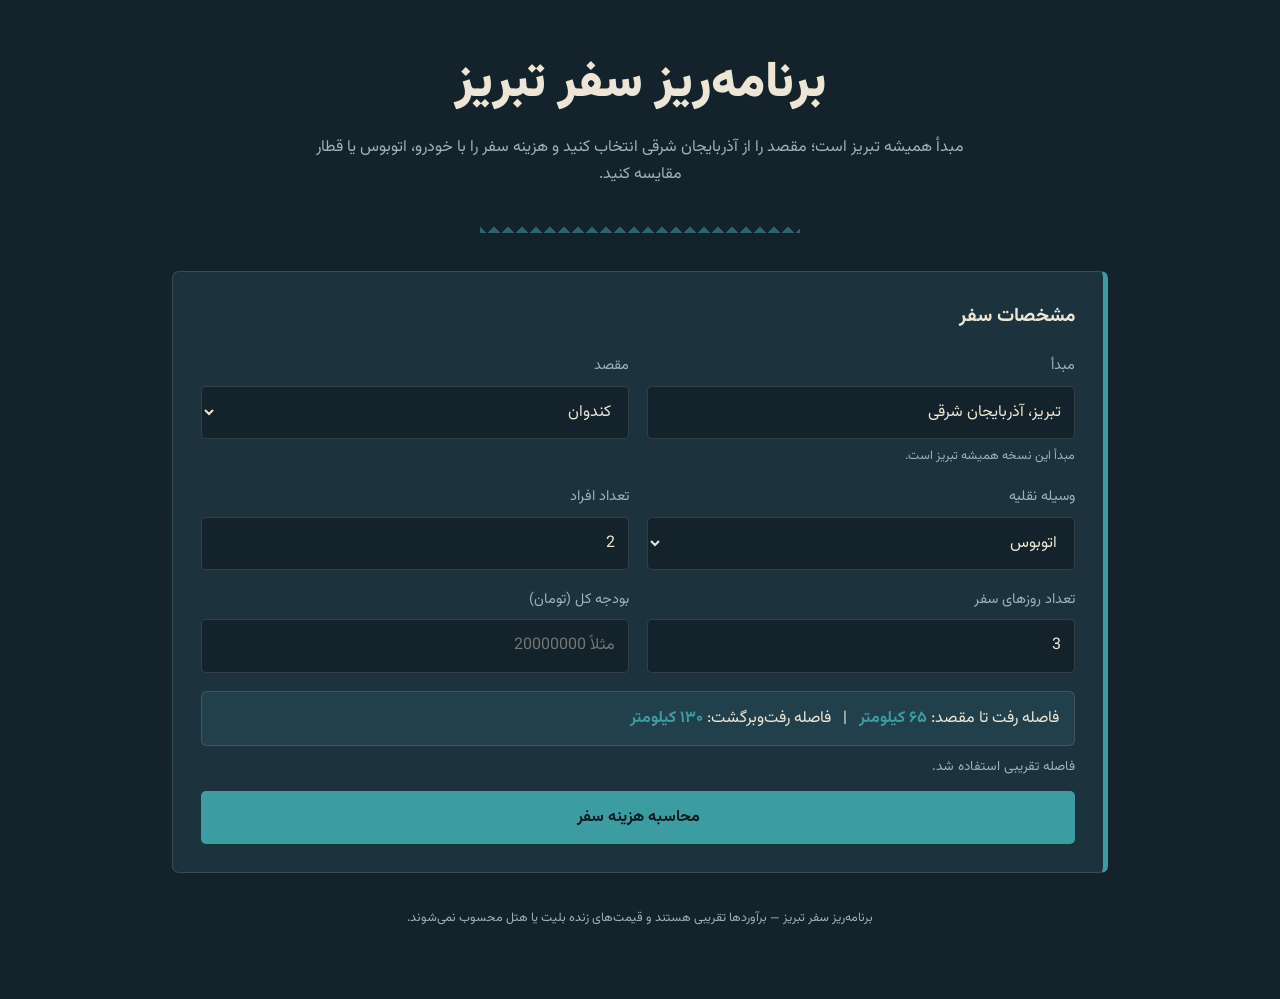
==== index.html @ dd264064 "Initial commit - Safarsanj-Tabriz" ====
<!DOCTYPE html>
<html lang="fa" dir="rtl">
<head>
  <meta charset="UTF-8">
  <meta name="viewport" content="width=device-width, initial-scale=1.0">
  <title>برنامه‌ریز سفر تبریز</title>

  <link rel="preconnect" href="https://fonts.googleapis.com">
  <link rel="preconnect" href="https://fonts.gstatic.com" crossorigin>
  <link href="https://fonts.googleapis.com/css2?family=Vazirmatn:wght@400;500;600;700;900&display=swap" rel="stylesheet">

  <link rel="stylesheet" href="style.css">
</head>
<body>

<div class="wrap">

  <header>
    <h1>برنامه‌ریز سفر تبریز</h1>
    <p>مبدأ همیشه تبریز است؛ مقصد را از آذربایجان شرقی انتخاب کنید و هزینه سفر را با خودرو، اتوبوس یا قطار مقایسه کنید.</p>
  </header>

  <div class="tile"></div>

  <section class="ticket">
    <h2>مشخصات سفر</h2>

    <form id="trip-form">
      <div class="field-grid">

        <div class="field">
          <label>مبدأ</label>
          <input value="تبریز، آذربایجان شرقی" readonly>
          <small>مبدأ این نسخه همیشه تبریز است.</small>
        </div>

        <div class="field">
          <label for="destination">مقصد</label>
          <select id="destination" required></select>
        </div>

        <div class="field">
          <label for="vehicle">وسیله نقلیه</label>
          <select id="vehicle" required></select>
        </div>

        <div class="field">
          <label for="people">تعداد افراد</label>
          <input type="number" id="people" min="1" value="2" required>
        </div>

        <div class="field">
          <label for="days">تعداد روزهای سفر</label>
          <input type="number" id="days" min="1" value="3" required>
        </div>

        <div class="field">
          <label for="budget">بودجه کل (تومان)</label>
          <input type="number" id="budget" min="0" placeholder="مثلاً 20000000" required>
        </div>

        <div class="field hidden" id="fuel-field">
          <label for="fuelPrice">قیمت بنزین (تومان/لیتر)</label>
          <input type="number" id="fuelPrice" min="0" value="10000" step="500">
          <small>مصرف پیش‌فرض خودرو: ۷.۵ لیتر در ۱۰۰ کیلومتر. قیمت بنزین قابل تغییر است.</small>
        </div>

      </div>

      <div class="distance-box">
        فاصله رفت تا مقصد: <strong id="distance-one-way">—</strong>
        &nbsp; | &nbsp;
        فاصله رفت‌وبرگشت: <strong id="distance-round">—</strong>
      </div>

      <p class="status" id="fetch-status"></p>

      <button class="btn" id="submit-btn" type="submit">محاسبه هزینه سفر</button>
    </form>
  </section>

  <section id="results">
    <h2>نتیجه تحلیل</h2>
    <p id="results-sub" class="note"></p>

    <div class="summary-grid" id="summary-grid"></div>
    <div class="tier-grid" id="tier-grid"></div>
    <div class="recommend" id="recommend"></div>

    <div class="compare">
      <table>
        <thead>
          <tr>
            <th>مقصد</th>
            <th>مسافت رفت</th>
            <th>هزینه</th>
            <th>درصد بودجه</th>
            <th>به‌صرفه بودن</th>
            <th>تعداد جاذبه</th>
          </tr>
        </thead>
        <tbody id="comparison-body"></tbody>
      </table>
    </div>

    <p class="note">
      هزینه اقامت، غذا، تفریح و خرید «برآوردی» هستند؛ فاصله جاده‌ای در صورت دسترسی از OSRM/OpenStreetMap دریافت می‌شود.
      هزینه خودرو بر اساس رفت‌وبرگشت، مصرف ۷.۵ لیتر در ۱۰۰ کیلومتر و قیمت بنزین واردشده محاسبه می‌شود.
    </p>
  </section>

  <footer>
    برنامه‌ریز سفر تبریز — برآوردها تقریبی هستند و قیمت‌های زنده بلیت یا هتل محسوب نمی‌شوند.
  </footer>

</div>

<script src="app.js"></script>

</body>
</html>
---- style.css ----
/* 
   توکن‌های طراحی — الهام از کاشی مسجد کبود تبریز
    */
   :root {
    --bg: #14232B;
    --surface: #1C333D;
    --surface-2: #22404C;
    --turquoise: #3B9DA1;
    --gold: #C9A227;
    --red: #A6473C;
    --ink: #EDE6D6;
    --dim: #9FB2B8;
    --border: rgba(237, 230, 214, 0.14);
  }
  
  * { box-sizing: border-box; }
  
  body {
    margin: 0;
    background: var(--bg);
    color: var(--ink);
    font-family: Vazirmatn, sans-serif;
    line-height: 1.7;
  }
  
  .wrap {
    max-width: 980px;
    margin: auto;
    padding: 42px 22px 70px;
  }
  
  /* 
     هدر
      */
  header {
    text-align: center;
    margin-bottom: 25px;
  }
  
  h1 {
    font-size: clamp(2rem, 5vw, 3.1rem);
    margin: 0 0 8px;
    font-weight: 900;
  }
  
  header p {
    color: var(--dim);
    margin: 0 auto;
    max-width: 650px;
  }
  
  .tile {
    height: 14px;
    max-width: 320px;
    margin: 30px auto 38px;
    background-image:
      linear-gradient(45deg, var(--turquoise) 25%, transparent 25%),
      linear-gradient(-45deg, var(--turquoise) 25%, transparent 25%);
    background-size: 14px 14px;
    opacity: 0.55;
  }
  
  /* 
     کارت‌های اصلی
      */
  .ticket,
  .panel {
    background: var(--surface);
    border: 1px solid var(--border);
    border-radius: 7px;
    padding: 28px;
    margin-bottom: 28px;
  }
  
  .ticket {
    border-right: 5px solid var(--turquoise);
  }
  
  h2 {
    font-size: 1.2rem;
    margin: 0 0 22px;
  }
  
  /* 
     فرم
      */
  .field-grid {
    display: grid;
    grid-template-columns: repeat(2, 1fr);
    gap: 18px;
  }
  
  @media (max-width: 650px) {
    .field-grid { grid-template-columns: 1fr; }
  }
  
  .field {
    display: flex;
    flex-direction: column;
    gap: 7px;
  }
  
  .field label {
    font-size: 0.9rem;
    color: var(--dim);
  }
  
  input,
  select {
    width: 100%;
    background: var(--bg);
    border: 1px solid var(--border);
    border-radius: 5px;
    padding: 12px 13px;
    color: var(--ink);
    font: inherit;
  }
  
  input:focus,
  select:focus {
    outline: 2px solid var(--turquoise);
  }
  
  small {
    color: var(--dim);
    font-size: 0.78rem;
  }
  
  .hidden { display: none !important; }
  
  .distance-box {
    background: var(--surface-2);
    border: 1px solid var(--border);
    border-radius: 6px;
    padding: 13px 15px;
    margin-top: 18px;
  }
  
  .distance-box strong { color: var(--turquoise); }
  
  .status {
    min-height: 25px;
    color: var(--dim);
    font-size: 0.84rem;
    margin: 10px 0;
  }
  
  .btn {
    width: 100%;
    border: 0;
    border-radius: 5px;
    background: var(--turquoise);
    color: #0D1A1F;
    padding: 14px;
    font: 700 1rem Vazirmatn;
    cursor: pointer;
  }
  
  .btn:disabled {
    opacity: 0.55;
    cursor: wait;
  }
  
  /* 
     نتایج
      */
  #results { display: none; }
  #results.visible { display: block; }
  
  .summary-grid {
    display: grid;
    grid-template-columns: repeat(3, 1fr);
    gap: 14px;
    margin-bottom: 18px;
  }
  
  @media (max-width: 700px) {
    .summary-grid { grid-template-columns: 1fr; }
  }
  
  .summary-card {
    background: var(--surface);
    border: 1px solid var(--border);
    border-radius: 7px;
    padding: 19px;
  }
  
  .summary-card .label {
    color: var(--dim);
    font-size: 0.82rem;
  }
  
  .summary-card .value {
    font-size: 1.25rem;
    font-weight: 900;
    margin-top: 4px;
  }
  
  /* 
     کارت‌های سه‌سطحی
     */
  .tier-grid {
    display: grid;
    grid-template-columns: repeat(3, 1fr);
    gap: 15px;
  }
  
  @media (max-width: 760px) {
    .tier-grid { grid-template-columns: 1fr; }
  }
  
  .tier-card {
    background: var(--surface);
    border: 1px solid var(--border);
    border-top: 3px solid var(--accent);
    border-radius: 7px;
    padding: 20px;
  }
  
  .tier-card.economic { --accent: var(--turquoise); }
  .tier-card.normal   { --accent: var(--gold); }
  .tier-card.luxury   { --accent: var(--red); }
  
  .tier-name {
    color: var(--accent);
    font-weight: 700;
    margin: 0;
  }
  
  .total {
    font-size: 1.45rem;
    font-weight: 900;
    margin: 4px 0;
  }
  
  .per {
    font-size: 0.82rem;
    color: var(--dim);
  }
  
  ul {
    list-style: none;
    padding: 0;
    margin: 16px 0 0;
  }
  
  li {
    display: flex;
    justify-content: space-between;
    gap: 10px;
    color: var(--dim);
    font-size: 0.84rem;
    padding: 3px 0;
  }
  
  li span:last-child { color: var(--ink); }
  
  .badge {
    display: inline-block;
    margin-top: 13px;
    padding: 5px 10px;
    border-radius: 4px;
    font-size: 0.78rem;
  }
  
  .badge.ok   { background: rgba(59, 157, 161, 0.16); color: #6FC4C7; }
  .badge.over { background: rgba(166, 71, 60, 0.16);  color: #D98F86; }
  
  .note {
    font-size: 0.8rem;
    color: var(--dim);
    margin-top: 16px;
  }
  
  /*
     پیشنهاد
      */
  .recommend {
    background: var(--surface);
    border-right: 4px solid var(--gold);
    padding: 20px;
    border-radius: 7px;
    margin-top: 18px;
  }
  
  .recommend h3 { margin: 0 0 6px; }
  
  /* 
     جدول مقایسه
      */
  .compare {
    overflow: auto;
    margin-top: 18px;
  }
  
  .compare table {
    width: 100%;
    border-collapse: collapse;
    min-width: 650px;
  }
  
  .compare th,
  .compare td {
    border-bottom: 1px solid var(--border);
    padding: 10px;
    text-align: right;
  }
  
  .compare th {
    color: var(--dim);
    font-size: 0.82rem;
  }
  
  .compare td { font-size: 0.85rem; }
  
  .best {
    color: #6FC4C7;
    font-weight: 700;
  }
  
  /* 
     فوتر
      */
  footer {
    text-align: center;
    color: var(--dim);
    font-size: 0.78rem;
    margin-top: 35px;
  }
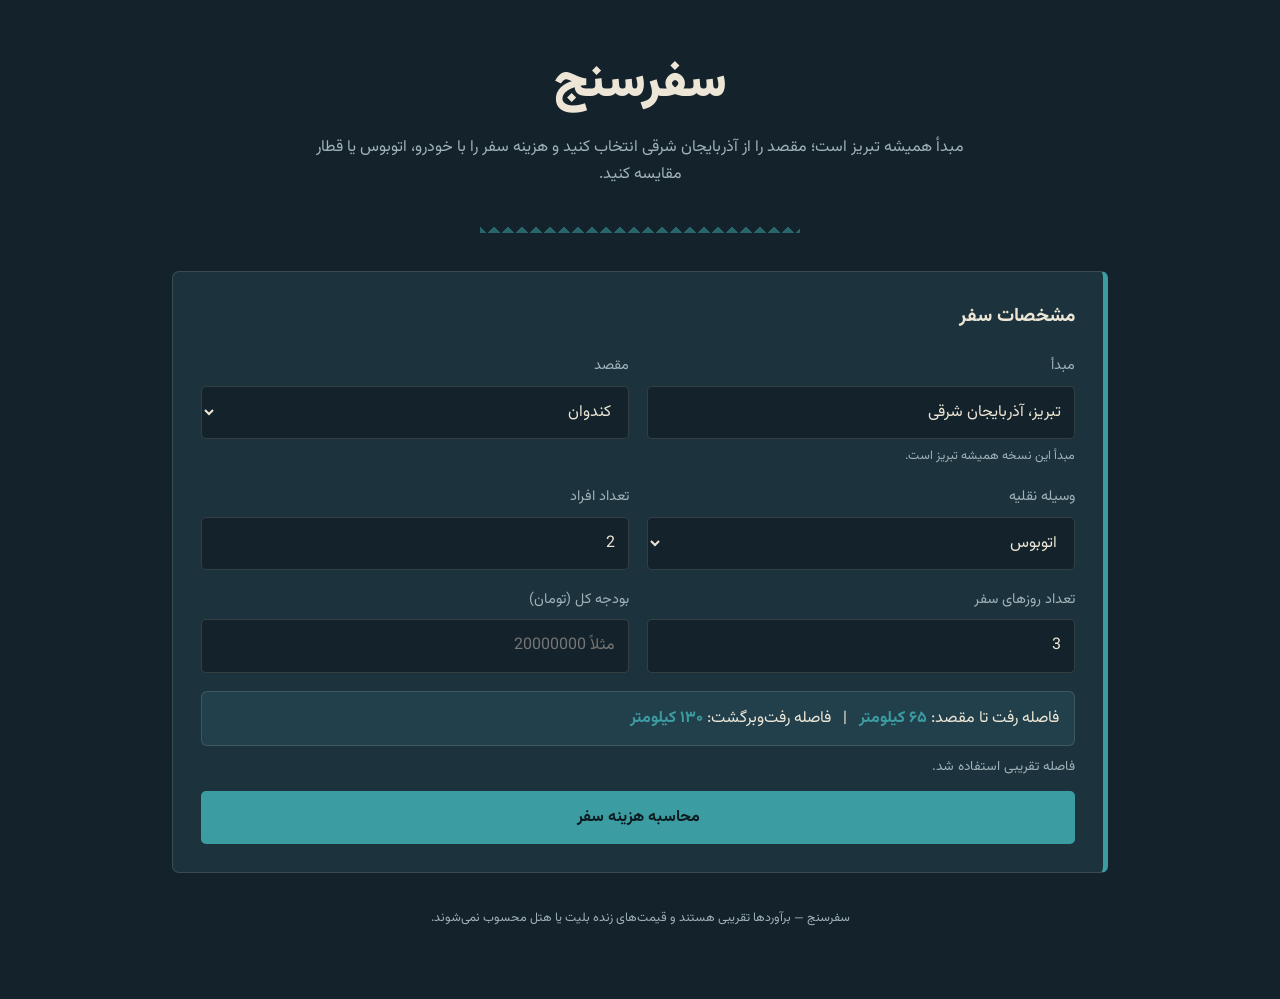
==== commit 992ef09f: "refactor: clean up HTML structure and unify branding" ====
--- a/index.html
+++ b/index.html
@@ -1,14 +1,37 @@
 <!DOCTYPE html>
 <html lang="fa" dir="rtl">
 <head>
+  <!-- ۱. پایه‌ای‌ترین تگ‌ها — همیشه اول -->
   <meta charset="UTF-8">
   <meta name="viewport" content="width=device-width, initial-scale=1.0">
-  <title>برنامه‌ریز سفر تبریز</title>
 
+  <!-- ۲. عنوان و توضیحات اصلی -->
+  <title>سفرسنج — موتور تخمین هزینه سفر</title>
+  <meta name="description" content="مبدأ تبریز. مقصد، بودجه و تعداد نفرات رو وارد کن، کل هزینه سفر رو با جزئیات ببین و بفهم کدوم شهر به‌صرفه‌تره.">
+
+  <!-- ۳. Open Graph (لینکدین، فیسبوک، واتساپ) -->
+  <meta property="og:type" content="website">
+  <meta property="og:site_name" content="سفرسنج">
+  <meta property="og:url" content="https://kowsarfgh.github.io/safarsanj/">
+  <meta property="og:title" content="سفرسنج — موتور تخمین هزینه سفر">
+  <meta property="og:description" content="مبدأ تبریز. مقصد، بودجه و تعداد نفرات رو وارد کن، کل هزینه سفر رو با جزئیات ببین و بفهم کدوم شهر به‌صرفه‌تره.">
+  <meta property="og:image" content="https://kowsarfgh.github.io/safarsanj/preview.png">
+  <meta property="og:image:width" content="1200">
+  <meta property="og:image:height" content="627">
+  <meta property="og:locale" content="fa_IR">
+
+  <!-- ۴. Twitter / X -->
+  <meta name="twitter:card" content="summary_large_image">
+  <meta name="twitter:title" content="سفرسنج — موتور تخمین هزینه سفر">
+  <meta name="twitter:description" content="مبدأ تبریز. مقصد، بودجه و تعداد نفرات رو وارد کن، کل هزینه سفر رو با جزئیات ببین.">
+  <meta name="twitter:image" content="https://kowsarfgh.github.io/safarsanj/preview.png">
+
+  <!-- ۵. فونت‌ها -->
   <link rel="preconnect" href="https://fonts.googleapis.com">
   <link rel="preconnect" href="https://fonts.gstatic.com" crossorigin>
   <link href="https://fonts.googleapis.com/css2?family=Vazirmatn:wght@400;500;600;700;900&display=swap" rel="stylesheet">
 
+  <!-- ۶. استایل -->
   <link rel="stylesheet" href="style.css">
 </head>
 <body>
@@ -16,7 +39,7 @@
 <div class="wrap">
 
   <header>
-    <h1>برنامه‌ریز سفر تبریز</h1>
+    <h1>سفرسنج</h1>
     <p>مبدأ همیشه تبریز است؛ مقصد را از آذربایجان شرقی انتخاب کنید و هزینه سفر را با خودرو، اتوبوس یا قطار مقایسه کنید.</p>
   </header>
 
@@ -110,7 +133,7 @@
   </section>
 
   <footer>
-    برنامه‌ریز سفر تبریز — برآوردها تقریبی هستند و قیمت‌های زنده بلیت یا هتل محسوب نمی‌شوند.
+    سفرسنج — برآوردها تقریبی هستند و قیمت‌های زنده بلیت یا هتل محسوب نمی‌شوند.
   </footer>
 
 </div>
